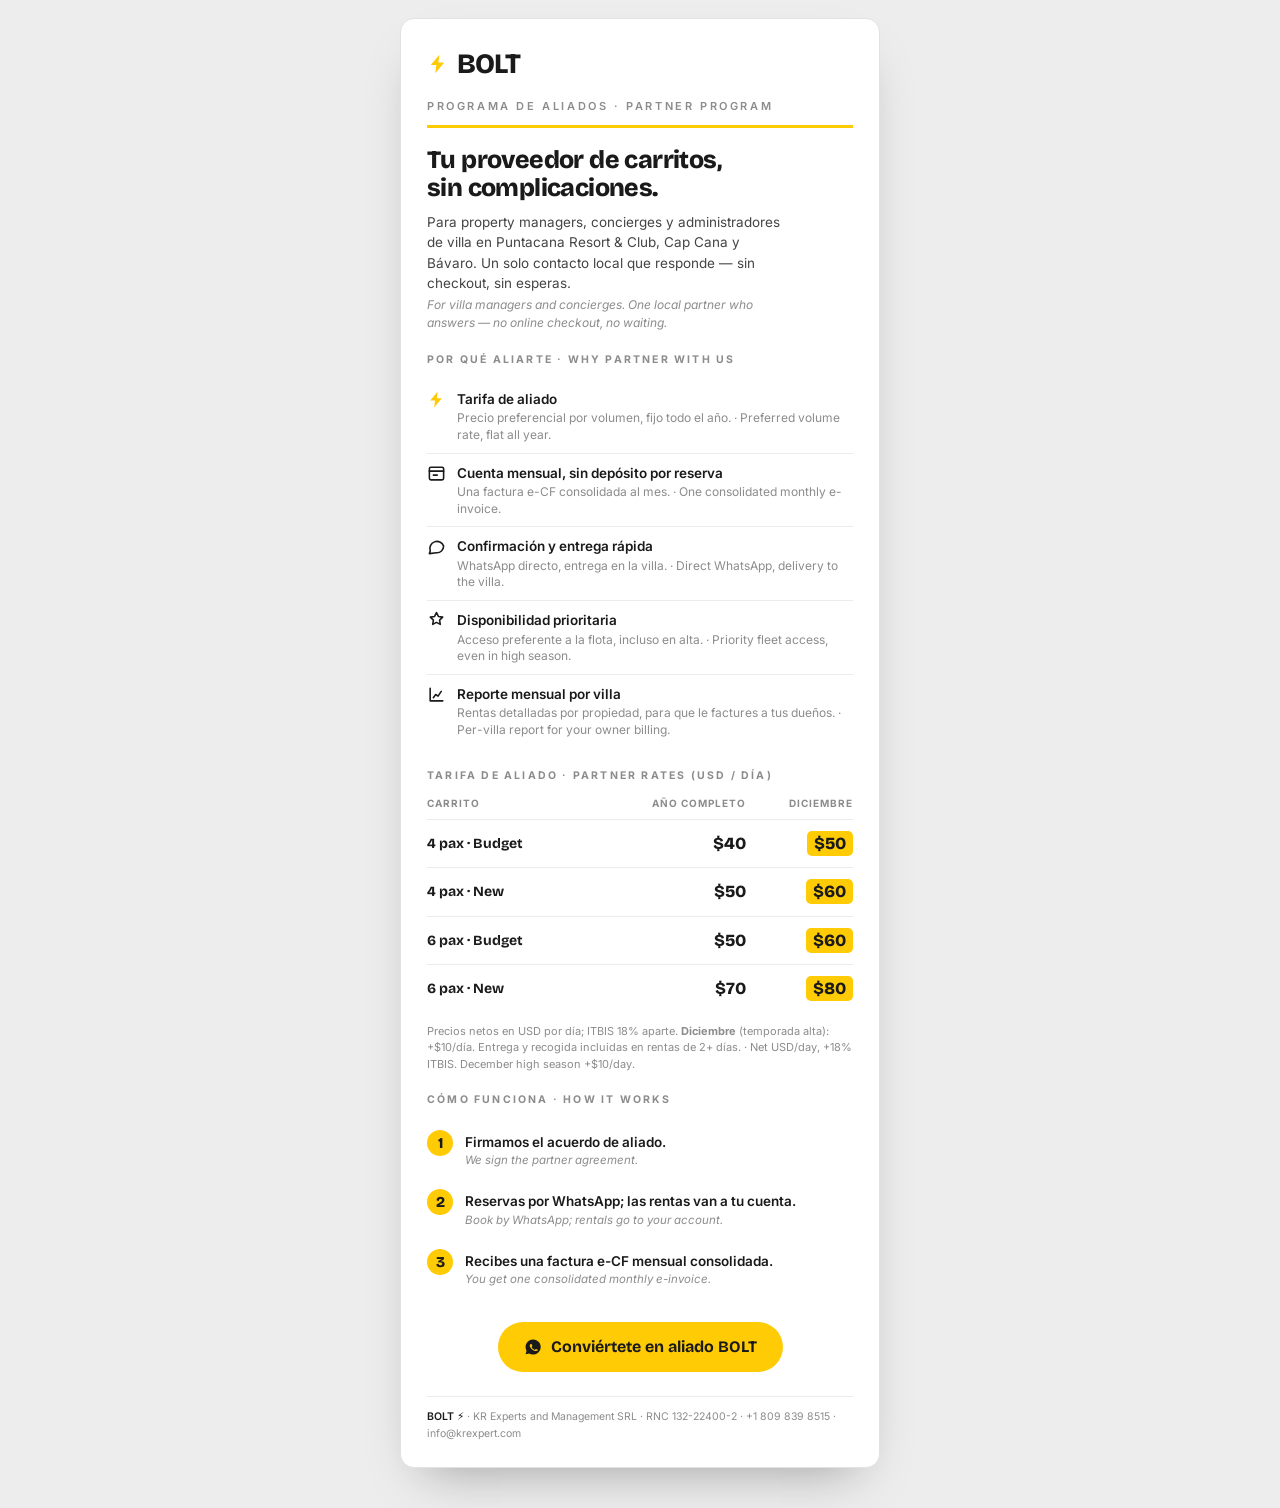
==== aliados-b7k2.html @ 91d81737 "Confidencialidad: tarifas de aliados fuera de URLs públicas (noindex + URL privada); portada sin enl" ====
<!DOCTYPE html>
<html lang="es">
<head>
<meta charset="UTF-8">
<meta name="robots" content="noindex, nofollow">
<meta name="viewport" content="width=device-width, initial-scale=1.0">
<title>BOLT ⚡ · Programa de Aliados</title>
<link rel="preconnect" href="https://fonts.googleapis.com">
<link rel="preconnect" href="https://fonts.gstatic.com" crossorigin>
<link href="https://fonts.googleapis.com/css2?family=Bricolage+Grotesque:opsz,wght@12..96,600;12..96,700;12..96,800&family=Inter:wght@400;500;600&display=swap" rel="stylesheet">
<style>
  :root{ --ink:#1A1A1A; --grey:#8C8C8C; --line:#ECECEC; --yellow:#FFCB05; --cream:#FFF7D6; --white:#FFFFFF;
    --display:"Bricolage Grotesque", system-ui, sans-serif; --body:"Inter", system-ui, sans-serif; }
  *{box-sizing:border-box;margin:0;padding:0}
  body{ font-family:var(--body); color:var(--ink); background:#EDEDED; -webkit-font-smoothing:antialiased; padding:18px 14px 40px; line-height:1.5; }
  .sheet{ max-width:480px; margin:0 auto; background:var(--white); border:1px solid #E2E2E2; border-radius:14px; overflow:hidden; box-shadow:0 24px 50px -24px rgba(0,0,0,.35); }
  .head{ padding:24px 26px 0; }
  .brand{ display:flex; align-items:center; gap:8px; font-family:var(--display); font-weight:800; font-size:28px; letter-spacing:-1px; }
  .brand svg{width:22px;height:22px;flex:none}
  .head .label{ margin-top:13px; font-size:11px; font-weight:600; letter-spacing:2.6px; text-transform:uppercase; color:var(--grey); }
  .head .rule{ height:3px; background:var(--yellow); margin-top:10px; }
  .hero{ padding:18px 26px 0; }
  .hero h1{ font-family:var(--display); font-weight:800; font-size:25px; line-height:1.15; letter-spacing:-.6px; max-width:18ch; }
  .hero .sub{ font-size:13.5px; color:#444; margin-top:9px; max-width:40ch; }
  .hero .sub .en{ display:block; color:var(--grey); font-style:italic; font-size:12px; margin-top:3px; }
  .sec{ padding:20px 26px 0; }
  .eyebrow{ font-size:10.5px; font-weight:700; letter-spacing:2.2px; text-transform:uppercase; color:var(--grey); margin-bottom:12px; }
  .ben{ display:flex; align-items:flex-start; gap:11px; padding:9px 0; border-bottom:1px solid var(--line); }
  .ben:last-child{border-bottom:0}
  .ben svg{ width:19px; height:19px; flex:none; margin-top:1px; }
  .ben .t{ font-size:13.5px; font-weight:600; }
  .ben .d{ font-size:12px; color:var(--grey); margin-top:1px; line-height:1.4; }
  table.pr{ width:100%; border-collapse:collapse; margin-top:4px; }
  table.pr th{ font-size:10px; font-weight:700; letter-spacing:1px; text-transform:uppercase; color:var(--grey); text-align:right; padding:0 0 8px; }
  table.pr th:first-child{ text-align:left; }
  table.pr td{ padding:11px 0; border-top:1px solid var(--line); font-size:14px; }
  table.pr td.m{ font-family:var(--display); font-weight:700; }
  table.pr td.v{ text-align:right; font-family:var(--display); font-weight:800; font-size:17px; }
  table.pr td.dec{ text-align:right; font-family:var(--display); font-weight:800; font-size:17px; color:#1A1A1A; }
  table.pr td.dec span{ background:var(--yellow); padding:2px 7px; border-radius:5px; }
  .pnote{ font-size:11px; color:var(--grey); margin-top:10px; line-height:1.5; }
  .steps{ counter-reset:s; margin-top:4px; }
  .step{ display:flex; gap:12px; padding:10px 0; align-items:flex-start; }
  .step .n{ font-family:var(--display); font-weight:800; font-size:15px; color:var(--ink); background:var(--yellow); width:26px; height:26px; border-radius:50%; display:flex; align-items:center; justify-content:center; flex:none; }
  .step .t{ font-size:13.5px; padding-top:2px; }
  .step .t b{ font-weight:600; }
  .step .en{ display:block; color:var(--grey); font-style:italic; font-size:11.5px; }
  .cta{ text-align:center; padding:24px 24px 6px; }
  .wa{ display:inline-flex; align-items:center; gap:9px; background:var(--yellow); color:var(--ink); font-family:var(--display); font-weight:700; font-size:16px; text-decoration:none; padding:13px 26px; border-radius:999px; }
  .wa svg{width:18px;height:18px}
  .foot{ padding:18px 26px 24px; }
  .foot .rule{ height:1px; background:var(--line); margin-bottom:12px; }
  .foot .legal{ font-size:10.5px; color:var(--grey); line-height:1.6; }
  .foot .legal b{ color:var(--ink); font-weight:600; }
  @media print{ body{background:#fff;padding:0} .sheet{box-shadow:none;border:0;border-radius:0;max-width:100%} }
</style>
</head>
<body>
  <div class="sheet">
    <div class="head">
      <div class="brand"><svg viewBox="0 0 24 24" fill="none"><path d="M13.5 2 4 13.2h6.2L9 22l9.8-11.6h-6.4L13.5 2Z" fill="#FFCB05"/></svg><span>BOLT</span></div>
      <div class="label">Programa de Aliados · Partner Program</div>
      <div class="rule"></div>
    </div>

    <div class="hero">
      <h1>Tu proveedor de carritos, sin complicaciones.</h1>
      <div class="sub">Para property managers, concierges y administradores de villa en Puntacana Resort &amp; Club, Cap Cana y Bávaro. Un solo contacto local que responde — sin checkout, sin esperas.
        <span class="en">For villa managers and concierges. One local partner who answers — no online checkout, no waiting.</span>
      </div>
    </div>

    <div class="sec">
      <div class="eyebrow">Por qué aliarte · Why partner with us</div>
      <div class="ben"><svg viewBox="0 0 24 24" fill="#FFCB05"><path d="M13.5 2 4 13.2h6.2L9 22l9.8-11.6h-6.4L13.5 2Z"/></svg><div><div class="t">Tarifa de aliado</div><div class="d">Precio preferencial por volumen, fijo todo el año. · Preferred volume rate, flat all year.</div></div></div>
      <div class="ben"><svg viewBox="0 0 24 24" fill="none" stroke="#1A1A1A" stroke-width="2" stroke-linecap="round" stroke-linejoin="round"><rect x="3" y="4" width="18" height="16" rx="2"/><path d="M3 9h18M8 14h5"/></svg><div><div class="t">Cuenta mensual, sin depósito por reserva</div><div class="d">Una factura e-CF consolidada al mes. · One consolidated monthly e-invoice.</div></div></div>
      <div class="ben"><svg viewBox="0 0 24 24" fill="none" stroke="#1A1A1A" stroke-width="2" stroke-linecap="round" stroke-linejoin="round"><path d="M21 11.5a8.4 8.4 0 0 1-9 8.4L3 21l1.1-3.3A8.4 8.4 0 1 1 21 11.5Z"/></svg><div><div class="t">Confirmación y entrega rápida</div><div class="d">WhatsApp directo, entrega en la villa. · Direct WhatsApp, delivery to the villa.</div></div></div>
      <div class="ben"><svg viewBox="0 0 24 24" fill="none" stroke="#1A1A1A" stroke-width="2" stroke-linecap="round" stroke-linejoin="round"><path d="m12 2 2.4 4.9 5.4.8-3.9 3.8.9 5.4-4.8-2.5-4.8 2.5.9-5.4L4.2 7.7l5.4-.8Z"/></svg><div><div class="t">Disponibilidad prioritaria</div><div class="d">Acceso preferente a la flota, incluso en alta. · Priority fleet access, even in high season.</div></div></div>
      <div class="ben"><svg viewBox="0 0 24 24" fill="none" stroke="#1A1A1A" stroke-width="2" stroke-linecap="round" stroke-linejoin="round"><path d="M4 4v16h16"/><path d="M8 16l3-4 3 2 4-6"/></svg><div><div class="t">Reporte mensual por villa</div><div class="d">Rentas detalladas por propiedad, para que le factures a tus dueños. · Per-villa report for your owner billing.</div></div></div>
    </div>

    <div class="sec">
      <div class="eyebrow">Tarifa de aliado · Partner rates (USD / día)</div>
      <table class="pr">
        <tr><th>Carrito</th><th>Año completo</th><th>Diciembre</th></tr>
        <tr><td class="m">4 pax · Budget</td><td class="v">$40</td><td class="dec"><span>$50</span></td></tr>
        <tr><td class="m">4 pax · New</td><td class="v">$50</td><td class="dec"><span>$60</span></td></tr>
        <tr><td class="m">6 pax · Budget</td><td class="v">$50</td><td class="dec"><span>$60</span></td></tr>
        <tr><td class="m">6 pax · New</td><td class="v">$70</td><td class="dec"><span>$80</span></td></tr>
      </table>
      <div class="pnote">Precios netos en USD por día; ITBIS 18% aparte. <b>Diciembre</b> (temporada alta): +$10/día. Entrega y recogida incluidas en rentas de 2+ días. · Net USD/day, +18% ITBIS. December high season +$10/day.</div>
    </div>

    <div class="sec">
      <div class="eyebrow">Cómo funciona · How it works</div>
      <div class="steps">
        <div class="step"><div class="n">1</div><div class="t"><b>Firmamos el acuerdo de aliado.</b><span class="en">We sign the partner agreement.</span></div></div>
        <div class="step"><div class="n">2</div><div class="t"><b>Reservas por WhatsApp; las rentas van a tu cuenta.</b><span class="en">Book by WhatsApp; rentals go to your account.</span></div></div>
        <div class="step"><div class="n">3</div><div class="t"><b>Recibes una factura e-CF mensual consolidada.</b><span class="en">You get one consolidated monthly e-invoice.</span></div></div>
      </div>
    </div>

    <div class="cta">
      <a class="wa" href="https://wa.me/18098398515?text=Hola%20BOLT%2C%20quiero%20informaci%C3%B3n%20del%20Programa%20de%20Aliados." target="_blank" rel="noopener">
        <svg viewBox="0 0 24 24" fill="currentColor"><path d="M12 2a10 10 0 0 0-8.6 15l-1.3 4.8 4.9-1.3A10 10 0 1 0 12 2Zm5.5 14.2c-.2.6-1.2 1.2-1.7 1.2-.4 0-.9.1-3-.9-2.5-1.1-4-3.6-4.1-3.8-.1-.2-1-1.3-1-2.5s.6-1.8.8-2c.2-.2.5-.3.6-.3h.5c.2 0 .4 0 .6.5l.8 2c.1.2.1.3 0 .5l-.4.5-.3.3c-.1.1-.3.3-.1.6.2.3.8 1.3 1.7 2.1 1.2 1 2.1 1.3 2.4 1.5.3.1.5.1.6-.1l.7-.9c.2-.2.4-.2.6-.1l1.9.9c.2.1.4.2.4.3.1.1.1.6-.1 1.2Z"/></svg>
        Conviértete en aliado BOLT
      </a>
    </div>

    <div class="foot">
      <div class="rule"></div>
      <div class="legal"><b>BOLT ⚡</b> · KR Experts and Management SRL · RNC 132-22400-2 · +1 809 839 8515 · info@krexpert.com</div>
    </div>
  </div>
</body>
</html>
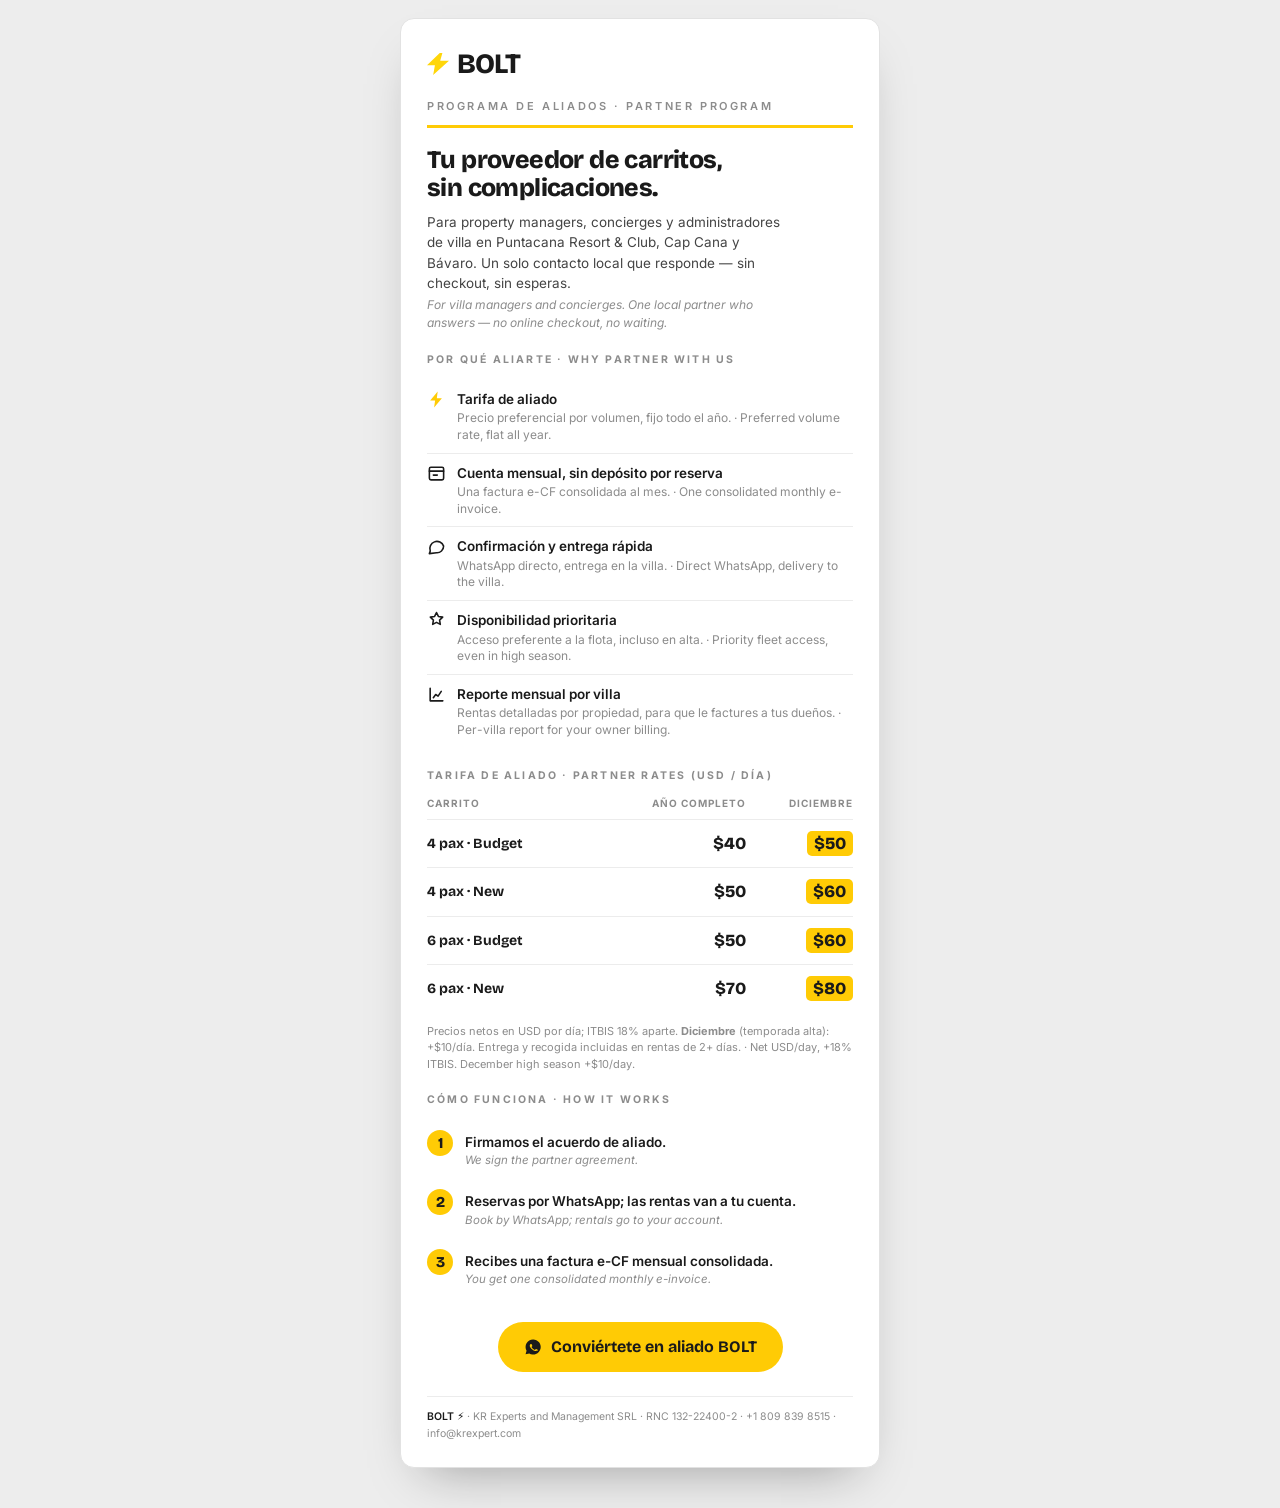
==== commit 0a6df162: "Logo: rayo oficial primero en formularios y documentos Co-Authored-By: Claude Fable 5 <noreply@anthr" ====
--- a/aliados-b7k2.html
+++ b/aliados-b7k2.html
@@ -58,7 +58,7 @@
 <body>
   <div class="sheet">
     <div class="head">
-      <div class="brand"><svg viewBox="0 0 24 24" fill="none"><path d="M13.5 2 4 13.2h6.2L9 22l9.8-11.6h-6.4L13.5 2Z" fill="#FFCB05"/></svg><span>BOLT</span></div>
+      <div class="brand"><svg viewBox="0 0 24 24" fill="none"><path d="M58 0 L0 78 L36 78 L28 140 L100 50 L60 50 L70 0 Z" fill="#FFD60A" transform="scale(0.24,0.171)"/></svg><span>BOLT</span></div>
       <div class="label">Programa de Aliados · Partner Program</div>
       <div class="rule"></div>
     </div>
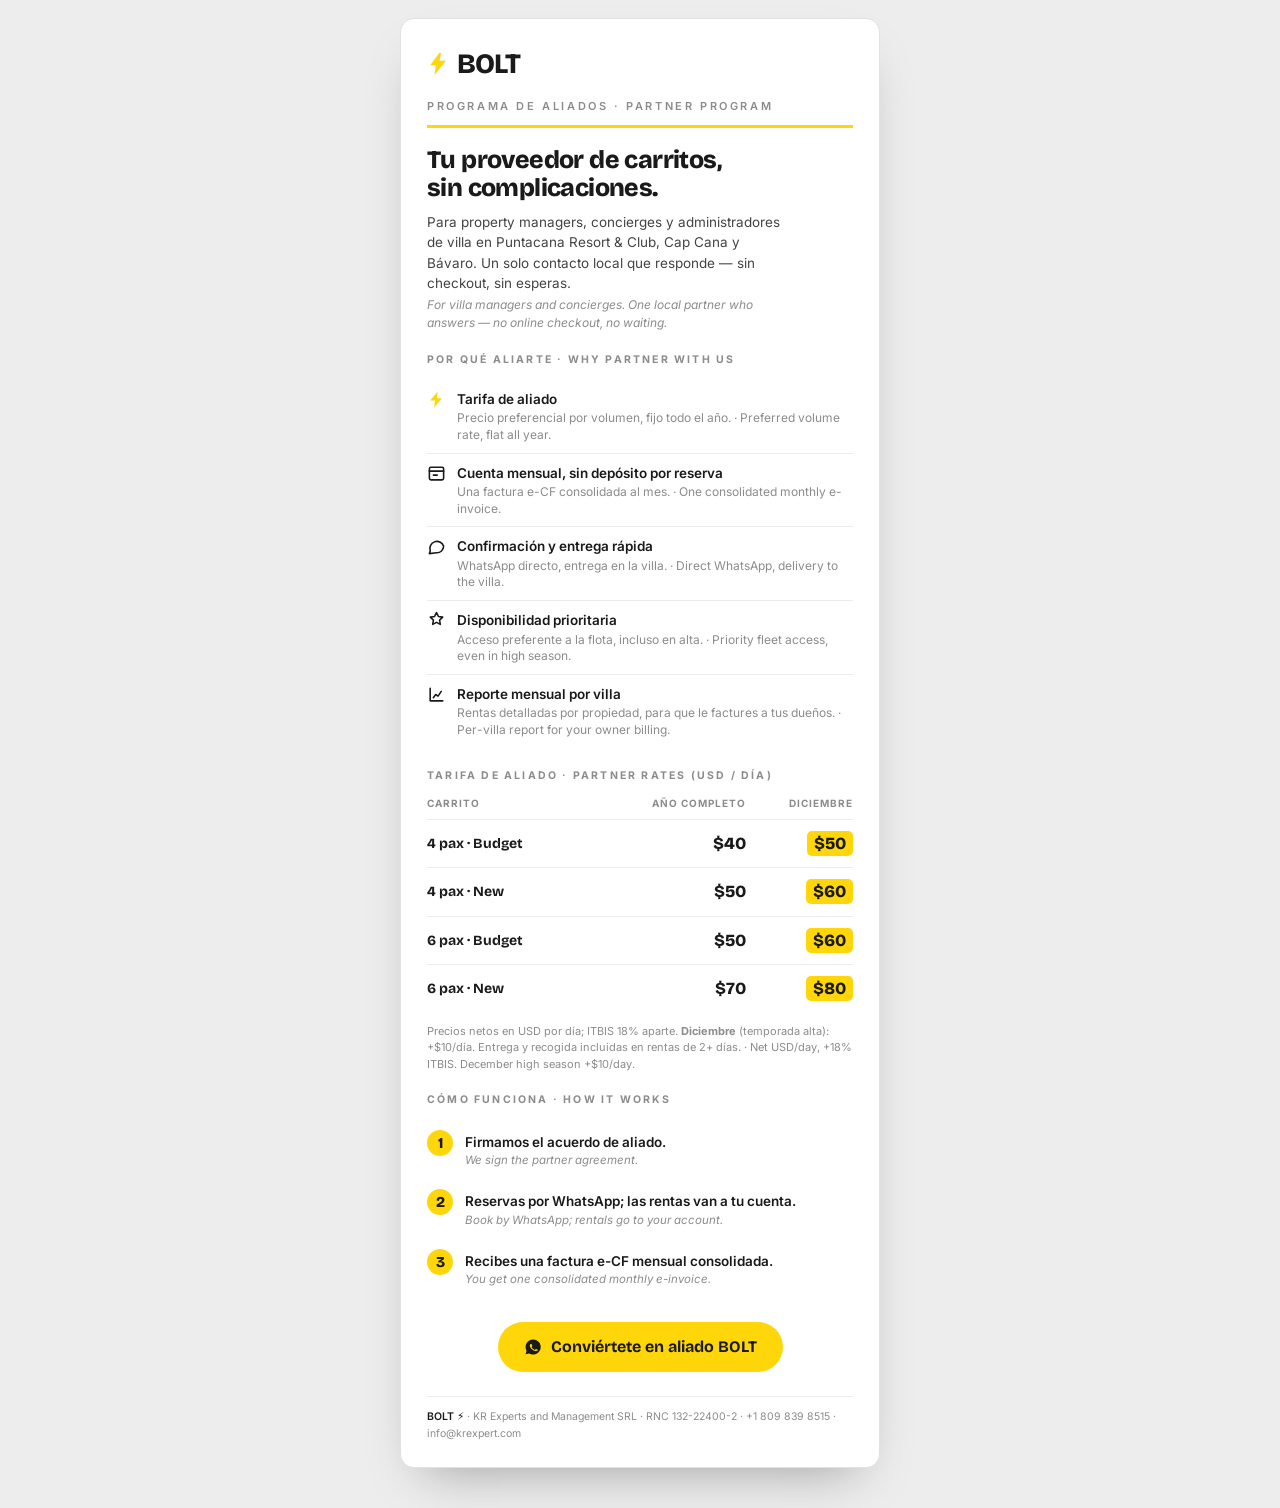
==== commit 5168be05: "Documentos: rayo oficial sin distorsión y amarillo unificado Co-Authored-By: Claude Fable 5 <noreply" ====
--- a/aliados-b7k2.html
+++ b/aliados-b7k2.html
@@ -9,7 +9,7 @@
 <link rel="preconnect" href="https://fonts.gstatic.com" crossorigin>
 <link href="https://fonts.googleapis.com/css2?family=Bricolage+Grotesque:opsz,wght@12..96,600;12..96,700;12..96,800&family=Inter:wght@400;500;600&display=swap" rel="stylesheet">
 <style>
-  :root{ --ink:#1A1A1A; --grey:#8C8C8C; --line:#ECECEC; --yellow:#FFCB05; --cream:#FFF7D6; --white:#FFFFFF;
+  :root{ --ink:#1A1A1A; --grey:#8C8C8C; --line:#ECECEC; --yellow:#FFD60A; --cream:#FFFBEA; --white:#FFFFFF;
     --display:"Bricolage Grotesque", system-ui, sans-serif; --body:"Inter", system-ui, sans-serif; }
   *{box-sizing:border-box;margin:0;padding:0}
   body{ font-family:var(--body); color:var(--ink); background:#EDEDED; -webkit-font-smoothing:antialiased; padding:18px 14px 40px; line-height:1.5; }
@@ -58,7 +58,7 @@
 <body>
   <div class="sheet">
     <div class="head">
-      <div class="brand"><svg viewBox="0 0 24 24" fill="none"><path d="M58 0 L0 78 L36 78 L28 140 L100 50 L60 50 L70 0 Z" fill="#FFD60A" transform="scale(0.24,0.171)"/></svg><span>BOLT</span></div>
+      <div class="brand"><svg viewBox="0 0 100 140"><path d="M58 0 L0 78 L36 78 L28 140 L100 50 L60 50 L70 0 Z" fill="#FFD60A"/></svg><span>BOLT</span></div>
       <div class="label">Programa de Aliados · Partner Program</div>
       <div class="rule"></div>
     </div>
@@ -72,7 +72,7 @@
 
     <div class="sec">
       <div class="eyebrow">Por qué aliarte · Why partner with us</div>
-      <div class="ben"><svg viewBox="0 0 24 24" fill="#FFCB05"><path d="M13.5 2 4 13.2h6.2L9 22l9.8-11.6h-6.4L13.5 2Z"/></svg><div><div class="t">Tarifa de aliado</div><div class="d">Precio preferencial por volumen, fijo todo el año. · Preferred volume rate, flat all year.</div></div></div>
+      <div class="ben"><svg viewBox="0 0 24 24" fill="#FFD60A"><path d="M13.5 2 4 13.2h6.2L9 22l9.8-11.6h-6.4L13.5 2Z"/></svg><div><div class="t">Tarifa de aliado</div><div class="d">Precio preferencial por volumen, fijo todo el año. · Preferred volume rate, flat all year.</div></div></div>
       <div class="ben"><svg viewBox="0 0 24 24" fill="none" stroke="#1A1A1A" stroke-width="2" stroke-linecap="round" stroke-linejoin="round"><rect x="3" y="4" width="18" height="16" rx="2"/><path d="M3 9h18M8 14h5"/></svg><div><div class="t">Cuenta mensual, sin depósito por reserva</div><div class="d">Una factura e-CF consolidada al mes. · One consolidated monthly e-invoice.</div></div></div>
       <div class="ben"><svg viewBox="0 0 24 24" fill="none" stroke="#1A1A1A" stroke-width="2" stroke-linecap="round" stroke-linejoin="round"><path d="M21 11.5a8.4 8.4 0 0 1-9 8.4L3 21l1.1-3.3A8.4 8.4 0 1 1 21 11.5Z"/></svg><div><div class="t">Confirmación y entrega rápida</div><div class="d">WhatsApp directo, entrega en la villa. · Direct WhatsApp, delivery to the villa.</div></div></div>
       <div class="ben"><svg viewBox="0 0 24 24" fill="none" stroke="#1A1A1A" stroke-width="2" stroke-linecap="round" stroke-linejoin="round"><path d="m12 2 2.4 4.9 5.4.8-3.9 3.8.9 5.4-4.8-2.5-4.8 2.5.9-5.4L4.2 7.7l5.4-.8Z"/></svg><div><div class="t">Disponibilidad prioritaria</div><div class="d">Acceso preferente a la flota, incluso en alta. · Priority fleet access, even in high season.</div></div></div>
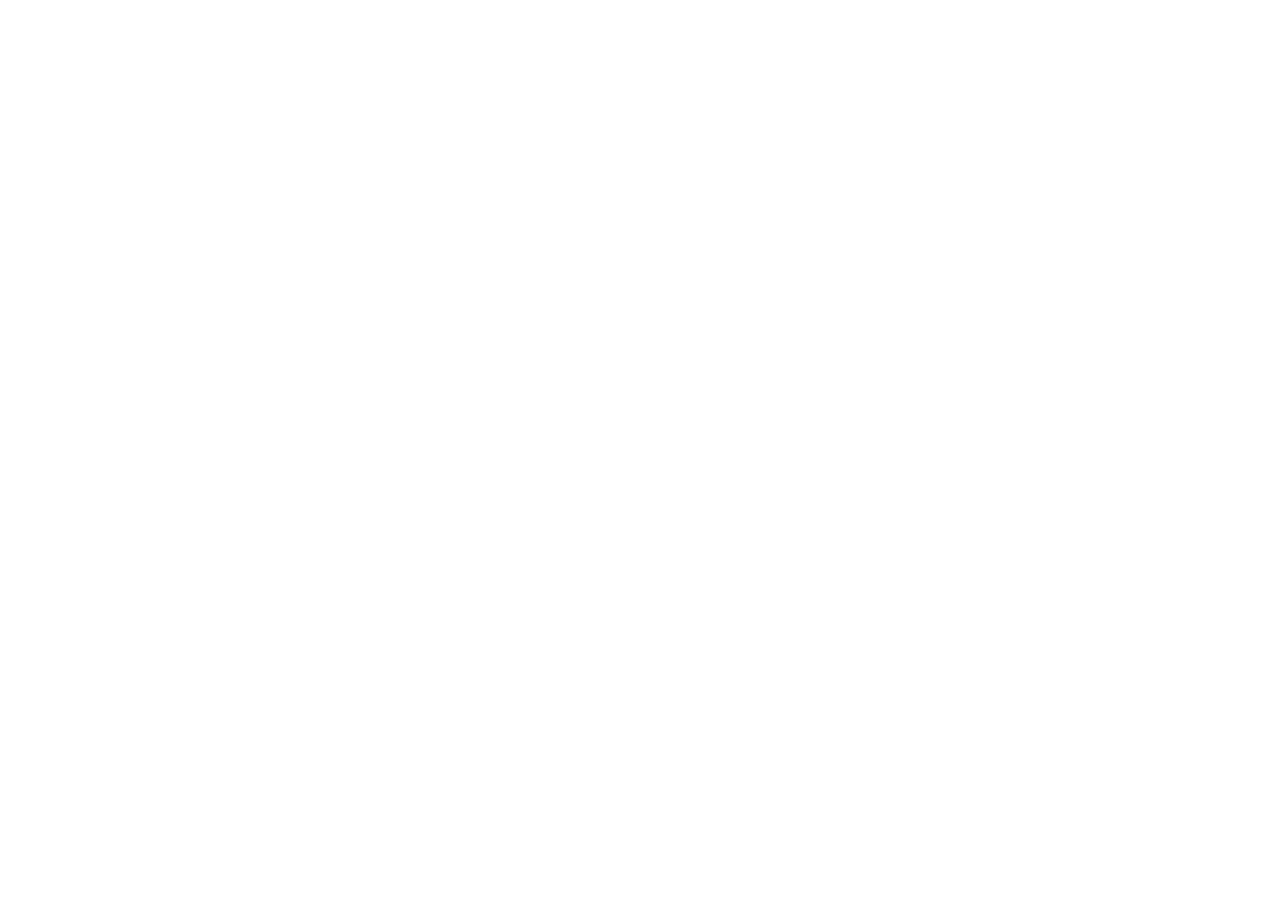
==== commit d5f25968: "F7-D: retirar sitio legado — redirecciones a boltgolfcars.com Las 11 páginas se convierten en stubs " ====
--- a/aliados-b7k2.html
+++ b/aliados-b7k2.html
@@ -1,116 +1,28 @@
-<!DOCTYPE html>
+<!doctype html>
 <html lang="es">
 <head>
-<meta charset="UTF-8">
-<meta name="robots" content="noindex, nofollow">
-<meta name="viewport" content="width=device-width, initial-scale=1.0">
-<title>BOLT ⚡ · Programa de Aliados</title>
-<link rel="preconnect" href="https://fonts.googleapis.com">
-<link rel="preconnect" href="https://fonts.gstatic.com" crossorigin>
-<link href="https://fonts.googleapis.com/css2?family=Bricolage+Grotesque:opsz,wght@12..96,600;12..96,700;12..96,800&family=Inter:wght@400;500;600&display=swap" rel="stylesheet">
+<meta charset="utf-8">
+<meta name="viewport" content="width=device-width, initial-scale=1">
+<title>BOLT ⚡ — Nos mudamos a boltgolfcars.com</title>
+<link rel="canonical" href="https://boltgolfcars.com/aliados/">
+<meta http-equiv="refresh" content="0; url=https://boltgolfcars.com/aliados/">
+<meta name="theme-color" content="#0a0a0a">
+<script>location.replace("https://boltgolfcars.com/aliados/");</script>
 <style>
-  :root{ --ink:#1A1A1A; --grey:#8C8C8C; --line:#ECECEC; --yellow:#FFD60A; --cream:#FFFBEA; --white:#FFFFFF;
-    --display:"Bricolage Grotesque", system-ui, sans-serif; --body:"Inter", system-ui, sans-serif; }
-  *{box-sizing:border-box;margin:0;padding:0}
-  body{ font-family:var(--body); color:var(--ink); background:#EDEDED; -webkit-font-smoothing:antialiased; padding:18px 14px 40px; line-height:1.5; }
-  .sheet{ max-width:480px; margin:0 auto; background:var(--white); border:1px solid #E2E2E2; border-radius:14px; overflow:hidden; box-shadow:0 24px 50px -24px rgba(0,0,0,.35); }
-  .head{ padding:24px 26px 0; }
-  .brand{ display:flex; align-items:center; gap:8px; font-family:var(--display); font-weight:800; font-size:28px; letter-spacing:-1px; }
-  .brand svg{width:22px;height:22px;flex:none}
-  .head .label{ margin-top:13px; font-size:11px; font-weight:600; letter-spacing:2.6px; text-transform:uppercase; color:var(--grey); }
-  .head .rule{ height:3px; background:var(--yellow); margin-top:10px; }
-  .hero{ padding:18px 26px 0; }
-  .hero h1{ font-family:var(--display); font-weight:800; font-size:25px; line-height:1.15; letter-spacing:-.6px; max-width:18ch; }
-  .hero .sub{ font-size:13.5px; color:#444; margin-top:9px; max-width:40ch; }
-  .hero .sub .en{ display:block; color:var(--grey); font-style:italic; font-size:12px; margin-top:3px; }
-  .sec{ padding:20px 26px 0; }
-  .eyebrow{ font-size:10.5px; font-weight:700; letter-spacing:2.2px; text-transform:uppercase; color:var(--grey); margin-bottom:12px; }
-  .ben{ display:flex; align-items:flex-start; gap:11px; padding:9px 0; border-bottom:1px solid var(--line); }
-  .ben:last-child{border-bottom:0}
-  .ben svg{ width:19px; height:19px; flex:none; margin-top:1px; }
-  .ben .t{ font-size:13.5px; font-weight:600; }
-  .ben .d{ font-size:12px; color:var(--grey); margin-top:1px; line-height:1.4; }
-  table.pr{ width:100%; border-collapse:collapse; margin-top:4px; }
-  table.pr th{ font-size:10px; font-weight:700; letter-spacing:1px; text-transform:uppercase; color:var(--grey); text-align:right; padding:0 0 8px; }
-  table.pr th:first-child{ text-align:left; }
-  table.pr td{ padding:11px 0; border-top:1px solid var(--line); font-size:14px; }
-  table.pr td.m{ font-family:var(--display); font-weight:700; }
-  table.pr td.v{ text-align:right; font-family:var(--display); font-weight:800; font-size:17px; }
-  table.pr td.dec{ text-align:right; font-family:var(--display); font-weight:800; font-size:17px; color:#1A1A1A; }
-  table.pr td.dec span{ background:var(--yellow); padding:2px 7px; border-radius:5px; }
-  .pnote{ font-size:11px; color:var(--grey); margin-top:10px; line-height:1.5; }
-  .steps{ counter-reset:s; margin-top:4px; }
-  .step{ display:flex; gap:12px; padding:10px 0; align-items:flex-start; }
-  .step .n{ font-family:var(--display); font-weight:800; font-size:15px; color:var(--ink); background:var(--yellow); width:26px; height:26px; border-radius:50%; display:flex; align-items:center; justify-content:center; flex:none; }
-  .step .t{ font-size:13.5px; padding-top:2px; }
-  .step .t b{ font-weight:600; }
-  .step .en{ display:block; color:var(--grey); font-style:italic; font-size:11.5px; }
-  .cta{ text-align:center; padding:24px 24px 6px; }
-  .wa{ display:inline-flex; align-items:center; gap:9px; background:var(--yellow); color:var(--ink); font-family:var(--display); font-weight:700; font-size:16px; text-decoration:none; padding:13px 26px; border-radius:999px; }
-  .wa svg{width:18px;height:18px}
-  .foot{ padding:18px 26px 24px; }
-  .foot .rule{ height:1px; background:var(--line); margin-bottom:12px; }
-  .foot .legal{ font-size:10.5px; color:var(--grey); line-height:1.6; }
-  .foot .legal b{ color:var(--ink); font-weight:600; }
-  @media print{ body{background:#fff;padding:0} .sheet{box-shadow:none;border:0;border-radius:0;max-width:100%} }
+  html,body{margin:0;height:100%}
+  body{background:#0a0a0a;color:#fff;font-family:system-ui,-apple-system,"Segoe UI",Roboto,Helvetica,Arial,sans-serif;display:flex;align-items:center;justify-content:center;text-align:center;padding:24px}
+  .c{max-width:30rem}
+  .b{font-weight:800;font-size:1.6rem;letter-spacing:.02em}
+  .b span{color:#ffd60a}
+  p{color:rgba(255,255,255,.75);margin:.8rem 0 1.4rem;line-height:1.5}
+  a{display:inline-block;background:#ffd60a;color:#0a0a0a;font-weight:700;text-decoration:none;border-radius:999px;padding:.8rem 1.6rem}
 </style>
 </head>
 <body>
-  <div class="sheet">
-    <div class="head">
-      <div class="brand"><svg viewBox="0 0 100 140"><path d="M58 0 L0 78 L36 78 L28 140 L100 50 L60 50 L70 0 Z" fill="#FFD60A"/></svg><span>BOLT</span></div>
-      <div class="label">Programa de Aliados · Partner Program</div>
-      <div class="rule"></div>
-    </div>
-
-    <div class="hero">
-      <h1>Tu proveedor de carritos, sin complicaciones.</h1>
-      <div class="sub">Para property managers, concierges y administradores de villa en Puntacana Resort &amp; Club, Cap Cana y Bávaro. Un solo contacto local que responde — sin checkout, sin esperas.
-        <span class="en">For villa managers and concierges. One local partner who answers — no online checkout, no waiting.</span>
-      </div>
-    </div>
-
-    <div class="sec">
-      <div class="eyebrow">Por qué aliarte · Why partner with us</div>
-      <div class="ben"><svg viewBox="0 0 24 24" fill="#FFD60A"><path d="M13.5 2 4 13.2h6.2L9 22l9.8-11.6h-6.4L13.5 2Z"/></svg><div><div class="t">Tarifa de aliado</div><div class="d">Precio preferencial por volumen, fijo todo el año. · Preferred volume rate, flat all year.</div></div></div>
-      <div class="ben"><svg viewBox="0 0 24 24" fill="none" stroke="#1A1A1A" stroke-width="2" stroke-linecap="round" stroke-linejoin="round"><rect x="3" y="4" width="18" height="16" rx="2"/><path d="M3 9h18M8 14h5"/></svg><div><div class="t">Cuenta mensual, sin depósito por reserva</div><div class="d">Una factura e-CF consolidada al mes. · One consolidated monthly e-invoice.</div></div></div>
-      <div class="ben"><svg viewBox="0 0 24 24" fill="none" stroke="#1A1A1A" stroke-width="2" stroke-linecap="round" stroke-linejoin="round"><path d="M21 11.5a8.4 8.4 0 0 1-9 8.4L3 21l1.1-3.3A8.4 8.4 0 1 1 21 11.5Z"/></svg><div><div class="t">Confirmación y entrega rápida</div><div class="d">WhatsApp directo, entrega en la villa. · Direct WhatsApp, delivery to the villa.</div></div></div>
-      <div class="ben"><svg viewBox="0 0 24 24" fill="none" stroke="#1A1A1A" stroke-width="2" stroke-linecap="round" stroke-linejoin="round"><path d="m12 2 2.4 4.9 5.4.8-3.9 3.8.9 5.4-4.8-2.5-4.8 2.5.9-5.4L4.2 7.7l5.4-.8Z"/></svg><div><div class="t">Disponibilidad prioritaria</div><div class="d">Acceso preferente a la flota, incluso en alta. · Priority fleet access, even in high season.</div></div></div>
-      <div class="ben"><svg viewBox="0 0 24 24" fill="none" stroke="#1A1A1A" stroke-width="2" stroke-linecap="round" stroke-linejoin="round"><path d="M4 4v16h16"/><path d="M8 16l3-4 3 2 4-6"/></svg><div><div class="t">Reporte mensual por villa</div><div class="d">Rentas detalladas por propiedad, para que le factures a tus dueños. · Per-villa report for your owner billing.</div></div></div>
-    </div>
-
-    <div class="sec">
-      <div class="eyebrow">Tarifa de aliado · Partner rates (USD / día)</div>
-      <table class="pr">
-        <tr><th>Carrito</th><th>Año completo</th><th>Diciembre</th></tr>
-        <tr><td class="m">4 pax · Budget</td><td class="v">$40</td><td class="dec"><span>$50</span></td></tr>
-        <tr><td class="m">4 pax · New</td><td class="v">$50</td><td class="dec"><span>$60</span></td></tr>
-        <tr><td class="m">6 pax · Budget</td><td class="v">$50</td><td class="dec"><span>$60</span></td></tr>
-        <tr><td class="m">6 pax · New</td><td class="v">$70</td><td class="dec"><span>$80</span></td></tr>
-      </table>
-      <div class="pnote">Precios netos en USD por día; ITBIS 18% aparte. <b>Diciembre</b> (temporada alta): +$10/día. Entrega y recogida incluidas en rentas de 2+ días. · Net USD/day, +18% ITBIS. December high season +$10/day.</div>
-    </div>
-
-    <div class="sec">
-      <div class="eyebrow">Cómo funciona · How it works</div>
-      <div class="steps">
-        <div class="step"><div class="n">1</div><div class="t"><b>Firmamos el acuerdo de aliado.</b><span class="en">We sign the partner agreement.</span></div></div>
-        <div class="step"><div class="n">2</div><div class="t"><b>Reservas por WhatsApp; las rentas van a tu cuenta.</b><span class="en">Book by WhatsApp; rentals go to your account.</span></div></div>
-        <div class="step"><div class="n">3</div><div class="t"><b>Recibes una factura e-CF mensual consolidada.</b><span class="en">You get one consolidated monthly e-invoice.</span></div></div>
-      </div>
-    </div>
-
-    <div class="cta">
-      <a class="wa" href="https://wa.me/18098398515?text=Hola%20BOLT%2C%20quiero%20informaci%C3%B3n%20del%20Programa%20de%20Aliados." target="_blank" rel="noopener">
-        <svg viewBox="0 0 24 24" fill="currentColor"><path d="M12 2a10 10 0 0 0-8.6 15l-1.3 4.8 4.9-1.3A10 10 0 1 0 12 2Zm5.5 14.2c-.2.6-1.2 1.2-1.7 1.2-.4 0-.9.1-3-.9-2.5-1.1-4-3.6-4.1-3.8-.1-.2-1-1.3-1-2.5s.6-1.8.8-2c.2-.2.5-.3.6-.3h.5c.2 0 .4 0 .6.5l.8 2c.1.2.1.3 0 .5l-.4.5-.3.3c-.1.1-.3.3-.1.6.2.3.8 1.3 1.7 2.1 1.2 1 2.1 1.3 2.4 1.5.3.1.5.1.6-.1l.7-.9c.2-.2.4-.2.6-.1l1.9.9c.2.1.4.2.4.3.1.1.1.6-.1 1.2Z"/></svg>
-        Conviértete en aliado BOLT
-      </a>
-    </div>
-
-    <div class="foot">
-      <div class="rule"></div>
-      <div class="legal"><b>BOLT ⚡</b> · KR Experts and Management SRL · RNC 132-22400-2 · +1 809 839 8515 · info@krexpert.com</div>
-    </div>
-  </div>
+<div class="c">
+<div class="b">⚡ BOLT</div>
+<p>Nos mudamos a <b>boltgolfcars.com</b>. Te estamos redirigiendo…</p>
+<a href="https://boltgolfcars.com/aliados/">Ir al sitio &rarr;</a>
+</div>
 </body>
 </html>
